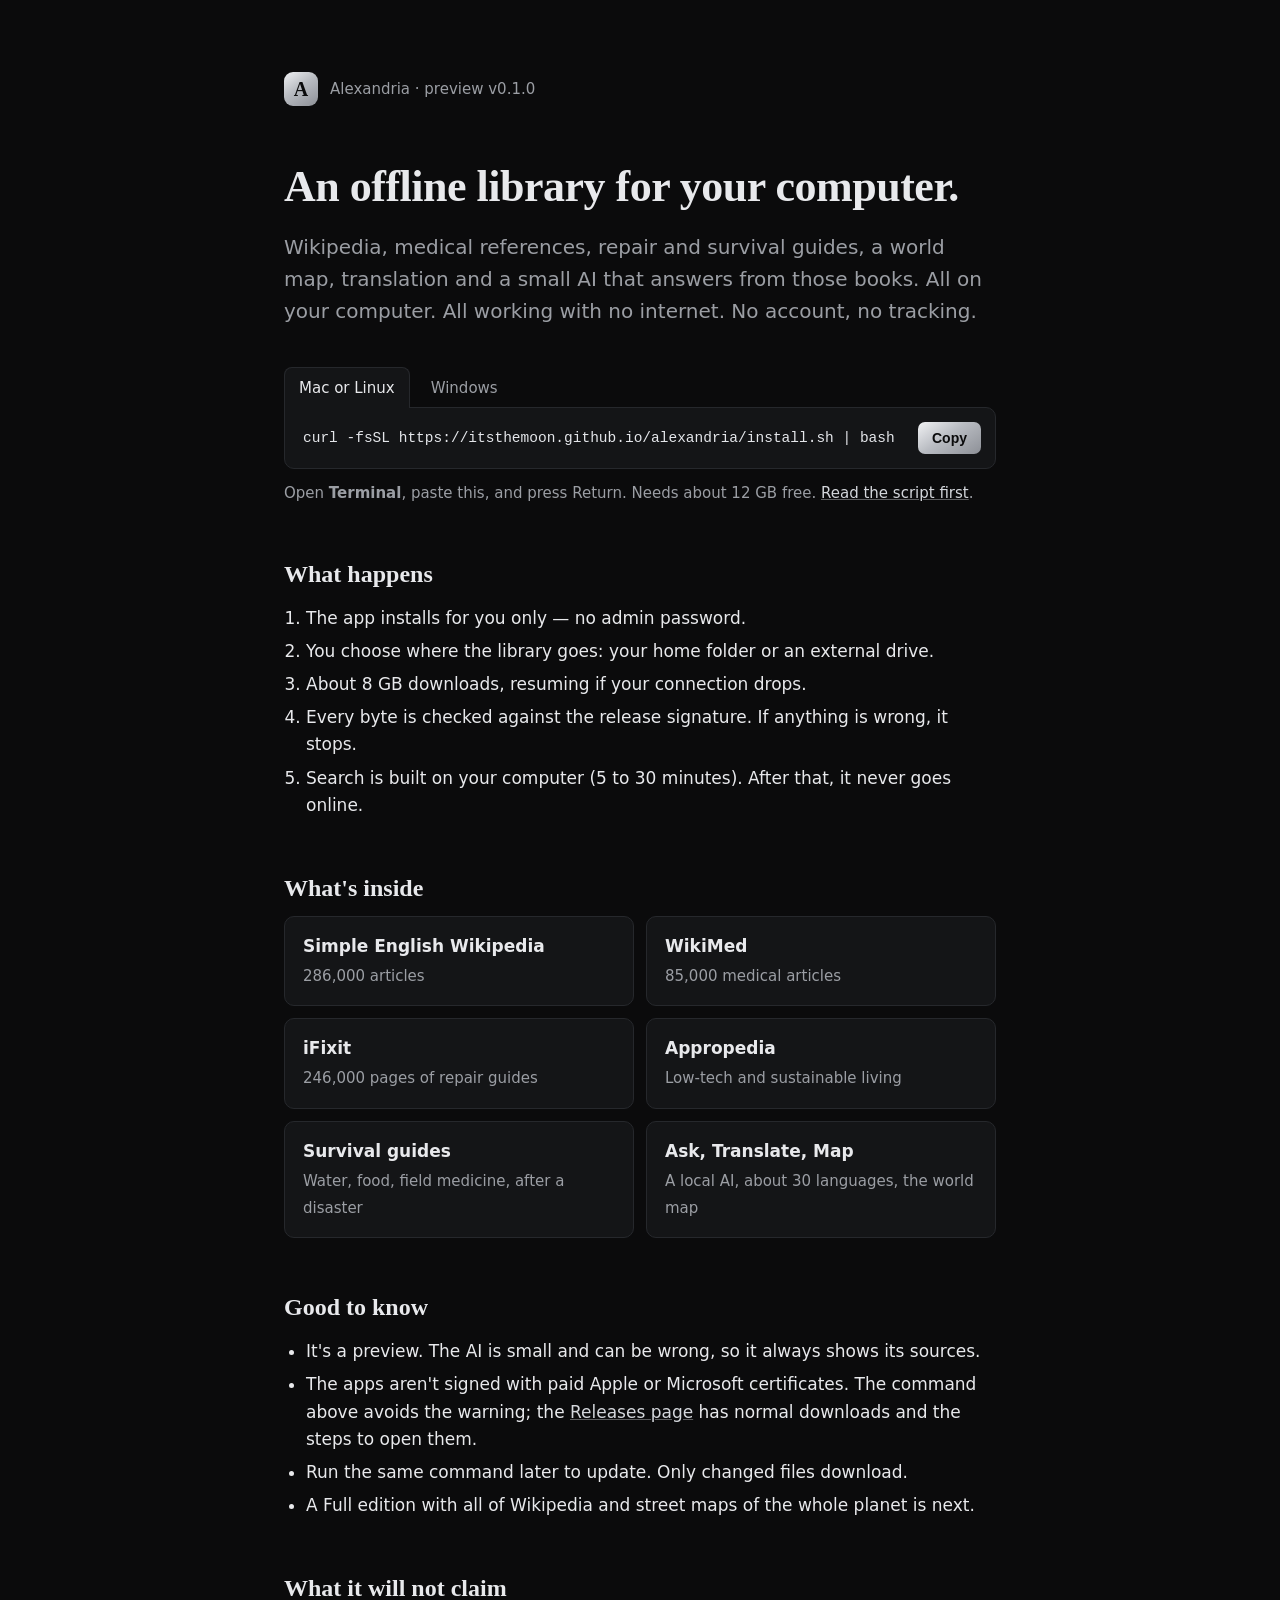
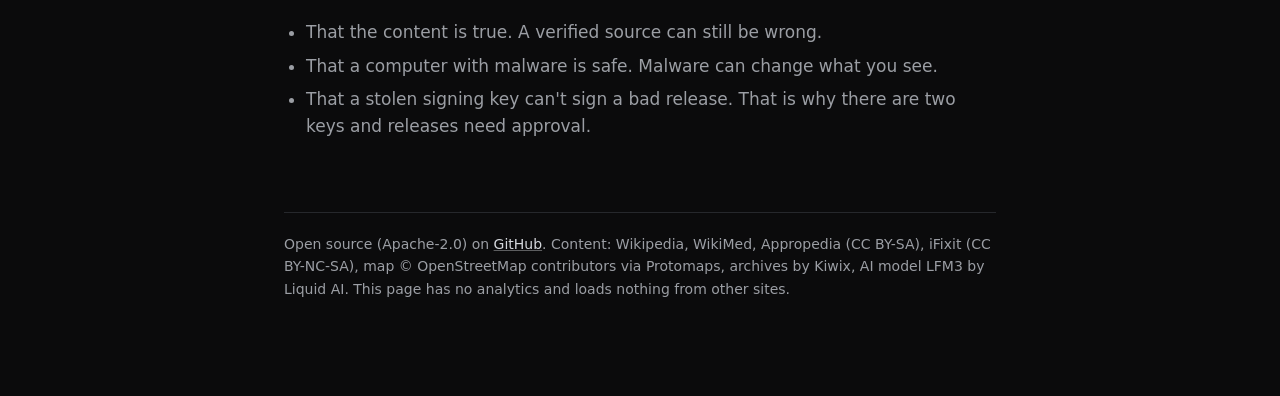
==== site/index.html @ 7b07786e "Alexandria v0.1.0" ====
<!doctype html>
<html lang="en">
<head>
<meta charset="utf-8">
<meta name="viewport" content="width=device-width, initial-scale=1">
<title>Alexandria — an offline library for your computer</title>
<meta name="description" content="Wikipedia, medical references, repair and survival guides, a world map, translation and a local AI. All on your computer, all working with no internet.">
<style>
  :root { color-scheme: dark; --bg:#0b0b0c; --panel:#141517; --line:#26282c; --text:#e8e9ec; --muted:#9b9ea4; --silver: linear-gradient(145deg, #f1f2f4 0%, #b9bcc2 45%, #8d9097 100%); --link:#d4d7dc; --mono: ui-monospace, SFMono-Regular, Menlo, Consolas, monospace; }
  * { box-sizing: border-box; }
  html, body { margin:0; background:var(--bg); color:var(--text); font: 17px/1.6 -apple-system, BlinkMacSystemFont, "Segoe UI", system-ui, sans-serif; }
  main { max-width: 760px; margin: 0 auto; padding: 72px 24px 96px; }
  .brand { display:flex; align-items:center; gap:12px; margin-bottom:56px; color:var(--muted); font-size:15px; }
  .logo { width:34px; height:34px; border-radius:9px; background:var(--silver); color:#0b0b0c; display:grid; place-items:center; font: 600 20px Georgia, serif; }
  h1 { font: 600 44px/1.15 Georgia, "Times New Roman", serif; margin: 0 0 18px; letter-spacing:-0.5px; }
  .lead { font-size: 20px; color: var(--muted); margin: 0 0 40px; }
  h2 { font: 600 24px Georgia, serif; margin: 56px 0 14px; }
  .tabs { display:flex; gap:6px; margin-bottom:-1px; }
  .tabs button { background:none; border:1px solid transparent; border-bottom:none; color:var(--muted); padding:8px 14px; border-radius:8px 8px 0 0; font: inherit; font-size:15px; cursor:pointer; }
  .tabs button[aria-selected=true] { background:var(--panel); border-color:var(--line); color:var(--text); }
  .cmd { background:var(--panel); border:1px solid var(--line); border-radius:0 10px 10px 10px; padding:14px 14px 14px 18px; display:flex; gap:12px; align-items:center; }
  .cmd code { font: 14.5px var(--mono); flex:1; overflow-x:auto; white-space:nowrap; color:#e4e6ea; }
  .copy { background:var(--silver); color:#0b0b0c; border:0; border-radius:7px; padding:8px 14px; font-weight:600; font-size:14px; cursor:pointer; }
  .hint { color:var(--muted); font-size:15px; margin:12px 0 0; }
  ol, ul { padding-left: 22px; } li { margin: 6px 0; }
  ul.muted li { color: var(--muted); }
  .grid { display:grid; grid-template-columns: 1fr 1fr; gap:12px; }
  .card { background:var(--panel); border:1px solid var(--line); border-radius:10px; padding:16px 18px; }
  .card b { display:block; margin-bottom:2px; } .card span { color:var(--muted); font-size:15px; }
  a { color: var(--link); text-decoration-color: rgba(212,215,220,.4); }
  footer { margin-top:72px; color:var(--muted); font-size:14px; border-top:1px solid var(--line); padding-top:20px; }
  @media (max-width: 620px) { h1 { font-size:34px; } .grid { grid-template-columns:1fr; } }
</style>
</head>
<body>
<main>
  <div class="brand"><div class="logo">A</div> Alexandria · preview v0.1.0</div>

  <h1>An offline library for your computer.</h1>
  <p class="lead">Wikipedia, medical references, repair and survival guides, a world map,
  translation and a small AI that answers from those books. All on your computer. All
  working with no internet. No account, no tracking.</p>

  <div class="tabs" role="tablist">
    <button role="tab" aria-selected="true" data-os="unix">Mac or Linux</button>
    <button role="tab" aria-selected="false" data-os="win">Windows</button>
  </div>
  <div class="cmd">
    <code id="cmd">curl -fsSL https://itsthemoon.github.io/alexandria/install.sh | bash</code>
    <button class="copy" id="copy">Copy</button>
  </div>
  <p class="hint" id="where">Open <b>Terminal</b>, paste this, and press Return.
  Needs about 12 GB free. <a href="install.sh">Read the script first</a>.</p>

  <h2>What happens</h2>
  <ol>
    <li>The app installs for you only — no admin password.</li>
    <li>You choose where the library goes: your home folder or an external drive.</li>
    <li>About 8 GB downloads, resuming if your connection drops.</li>
    <li>Every byte is checked against the release signature. If anything is wrong, it stops.</li>
    <li>Search is built on your computer (5 to 30 minutes). After that, it never goes online.</li>
  </ol>

  <h2>What's inside</h2>
  <div class="grid">
    <div class="card"><b>Simple English Wikipedia</b><span>286,000 articles</span></div>
    <div class="card"><b>WikiMed</b><span>85,000 medical articles</span></div>
    <div class="card"><b>iFixit</b><span>246,000 pages of repair guides</span></div>
    <div class="card"><b>Appropedia</b><span>Low-tech and sustainable living</span></div>
    <div class="card"><b>Survival guides</b><span>Water, food, field medicine, after a disaster</span></div>
    <div class="card"><b>Ask, Translate, Map</b><span>A local AI, about 30 languages, the world map</span></div>
  </div>

  <h2>Good to know</h2>
  <ul>
    <li>It's a preview. The AI is small and can be wrong, so it always shows its sources.</li>
    <li>The apps aren't signed with paid Apple or Microsoft certificates. The command above
      avoids the warning; the <a href="https://github.com/itsthemoon/alexandria/releases">Releases page</a>
      has normal downloads and the steps to open them.</li>
    <li>Run the same command later to update. Only changed files download.</li>
    <li>A Full edition with all of Wikipedia and street maps of the whole planet is next.</li>
  </ul>

  <h2>What it will not claim</h2>
  <ul class="muted">
    <li>That the content is true. A verified source can still be wrong.</li>
    <li>That a computer with malware is safe. Malware can change what you see.</li>
    <li>That a stolen signing key can't sign a bad release. That is why there are two keys and
      releases need approval.</li>
  </ul>

  <footer>
    Open source (Apache-2.0) on <a href="https://github.com/itsthemoon/alexandria">GitHub</a>.
    Content: Wikipedia, WikiMed, Appropedia (CC BY-SA), iFixit (CC BY-NC-SA), map ©
    OpenStreetMap contributors via Protomaps, archives by Kiwix, AI model LFM3 by Liquid AI.
    This page has no analytics and loads nothing from other sites.
  </footer>
</main>
<script>
  const cmds = {
    unix: ['curl -fsSL https://itsthemoon.github.io/alexandria/install.sh | bash',
           'Open <b>Terminal</b>, paste this, and press Return. Needs about 12 GB free. <a href="install.sh">Read the script first</a>.'],
    win:  ['irm https://itsthemoon.github.io/alexandria/install.ps1 | iex',
           'Open <b>PowerShell</b> from the Start menu, paste this, and press Enter. Needs about 12 GB free. <a href="install.ps1">Read the script first</a>.'],
  };
  const show = os => {
    document.getElementById('cmd').textContent = cmds[os][0];
    document.getElementById('where').innerHTML = cmds[os][1];
    document.querySelectorAll('.tabs button').forEach(b => b.setAttribute('aria-selected', b.dataset.os === os));
  };
  document.querySelectorAll('.tabs button').forEach(b => b.onclick = () => show(b.dataset.os));
  if (/Windows/.test(navigator.userAgent)) show('win');
  document.getElementById('copy').onclick = async e => {
    await navigator.clipboard.writeText(document.getElementById('cmd').textContent);
    e.target.textContent = 'Copied'; setTimeout(() => e.target.textContent = 'Copy', 1500);
  };
</script>
</body>
</html>
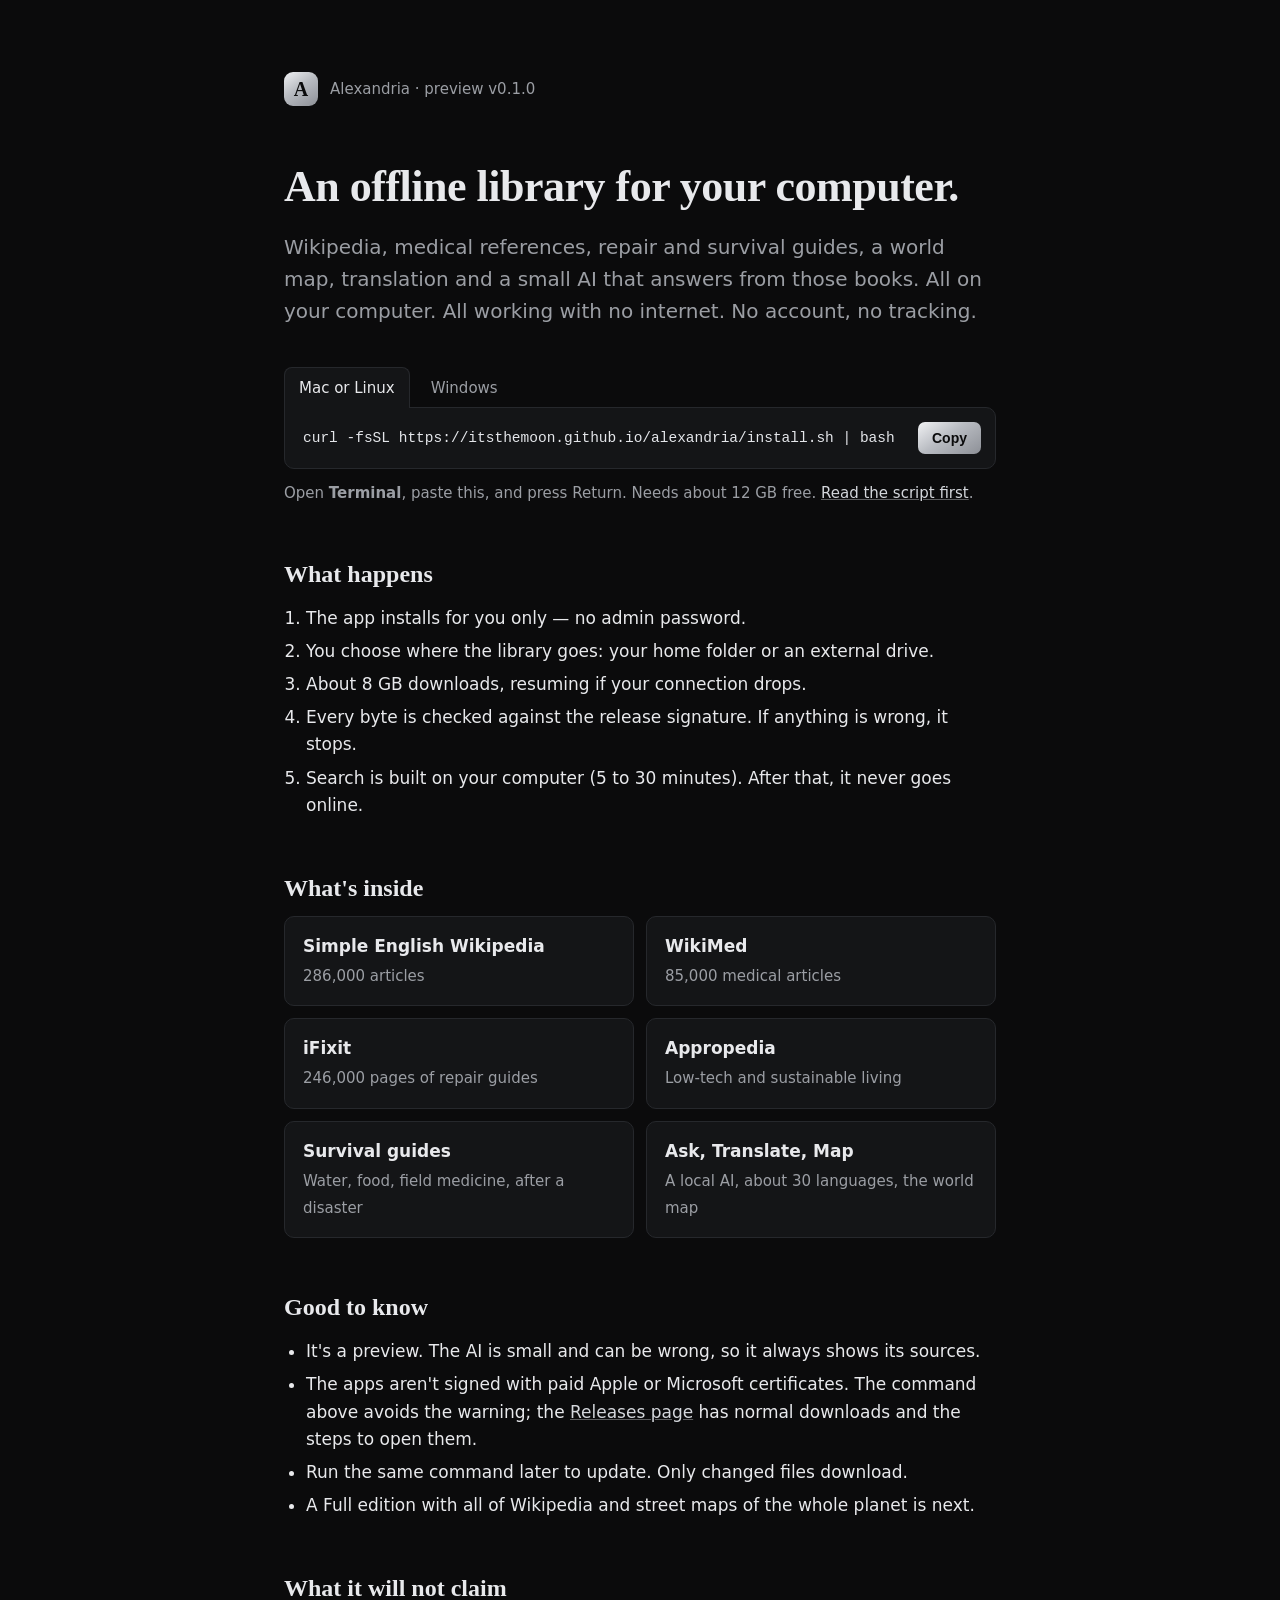
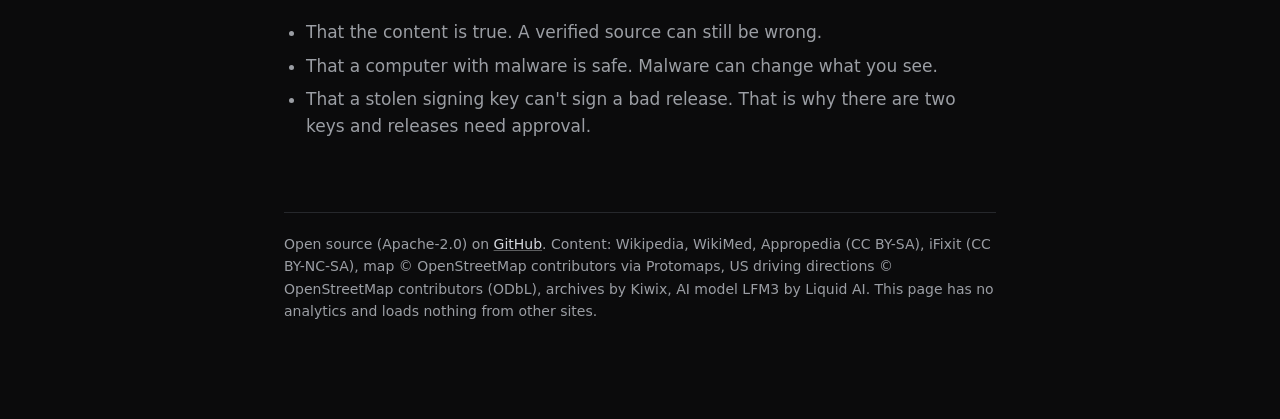
==== commit 191bc368: "v0.2.0: Full edition with US driving directions, street search and the full map" ====
--- a/site/index.html
+++ b/site/index.html
@@ -92,7 +92,7 @@
   <footer>
     Open source (Apache-2.0) on <a href="https://github.com/itsthemoon/alexandria">GitHub</a>.
     Content: Wikipedia, WikiMed, Appropedia (CC BY-SA), iFixit (CC BY-NC-SA), map ©
-    OpenStreetMap contributors via Protomaps, archives by Kiwix, AI model LFM3 by Liquid AI.
+    OpenStreetMap contributors via Protomaps, US driving directions © OpenStreetMap contributors (ODbL), archives by Kiwix, AI model LFM3 by Liquid AI.
     This page has no analytics and loads nothing from other sites.
   </footer>
 </main>
